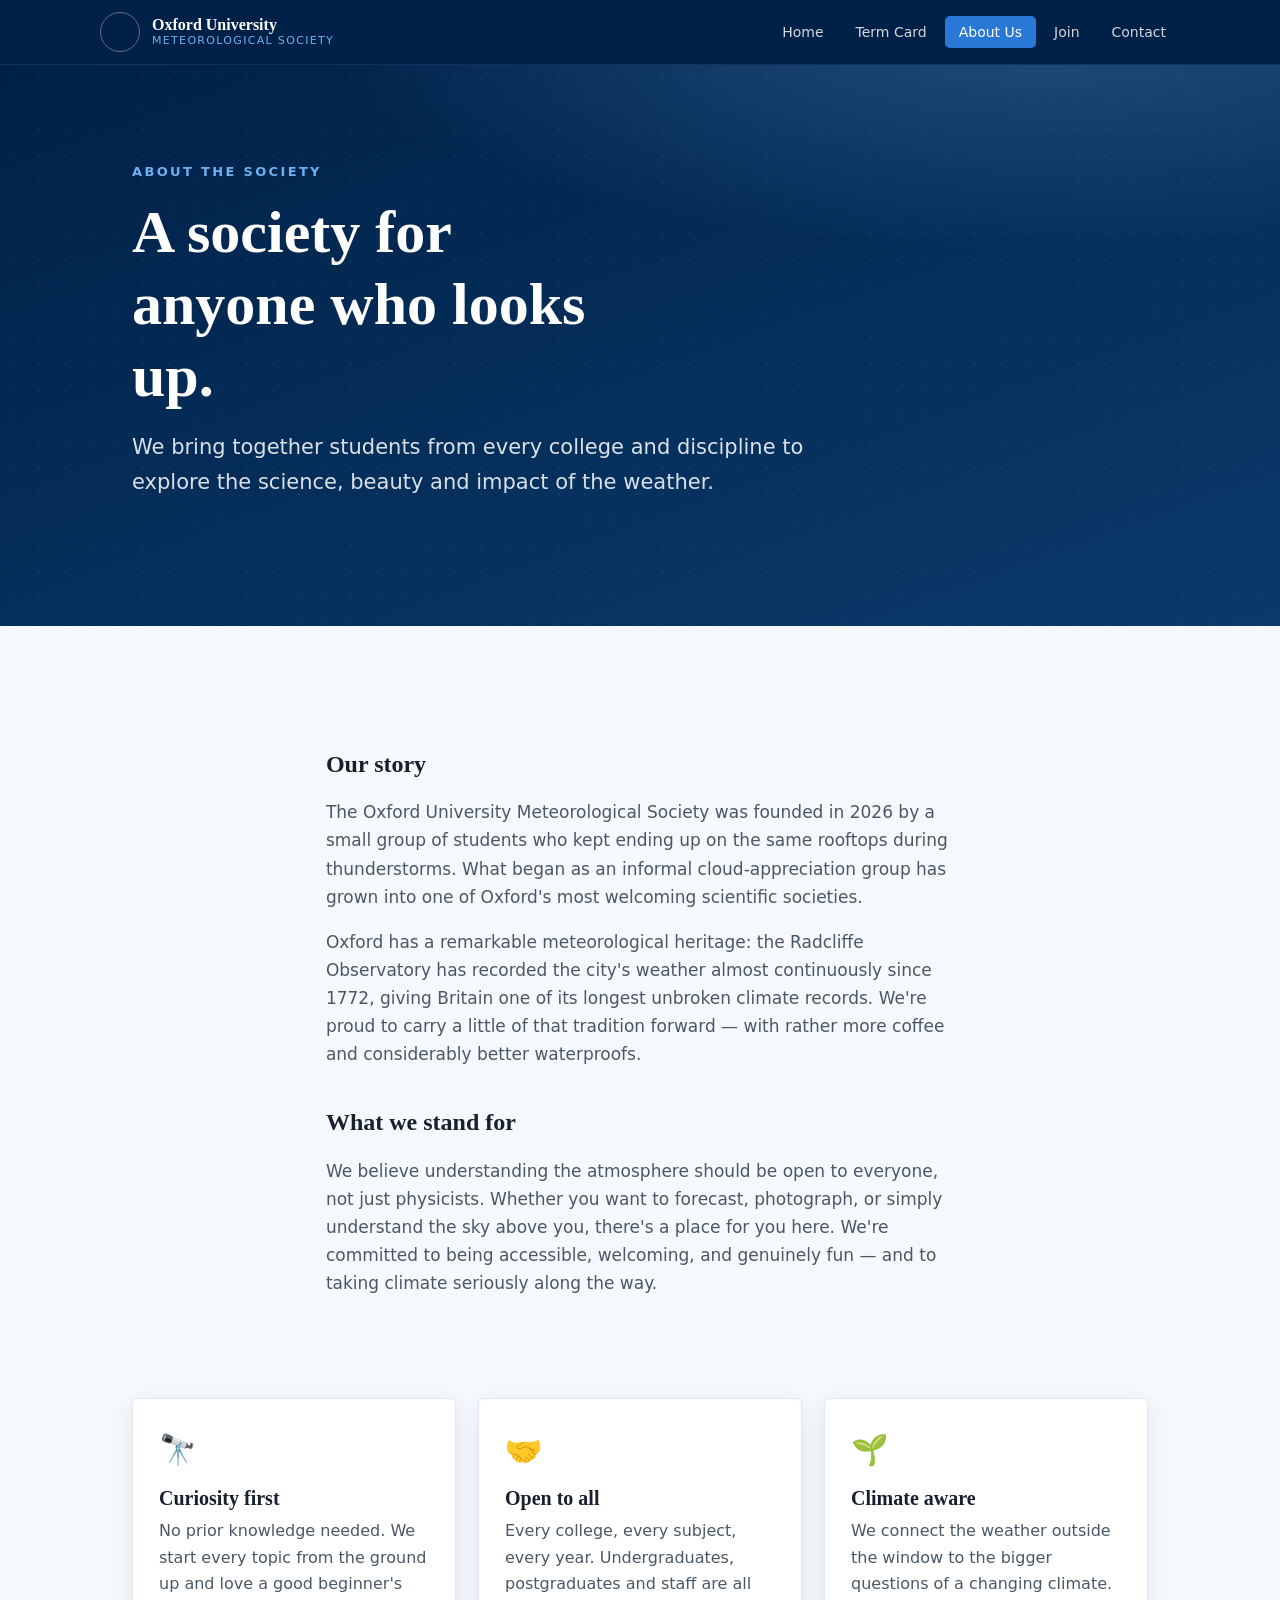
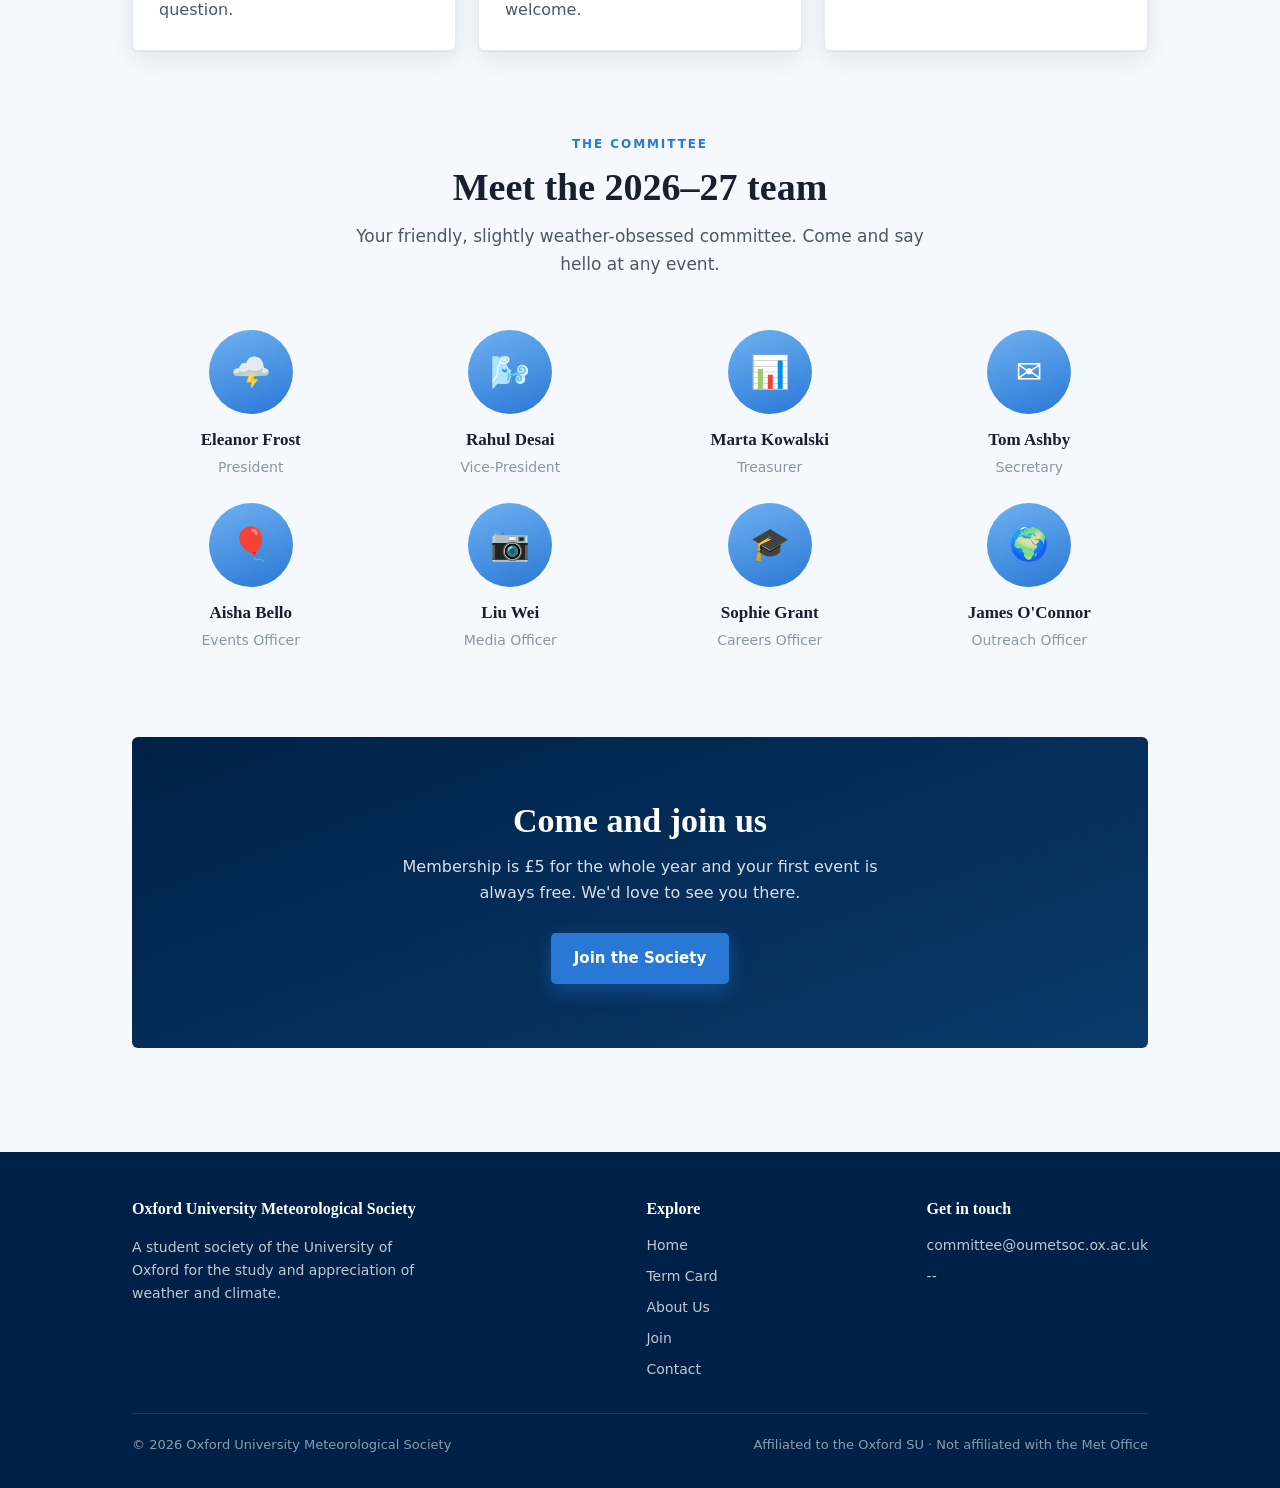
==== about.html @ 5e8658fa "Add files via upload" ====
<!doctype html>
<html lang="en">
<head>
<meta charset="utf-8">
<meta name="viewport" content="width=device-width, initial-scale=1">
<title>About Us — Oxford University Meteorological Society</title>
<meta name="description" content="Who we are: the story, mission and committee of the Oxford University Meteorological Society.">
<link rel="stylesheet" href="style.css">
</head>
<body data-page="about">
  <div id="app"></div>
  <noscript><div class="wrap" style="padding:40px 0">Please enable JavaScript to view this site.</div></noscript>
  <script src="config.js"></script>
  <script src="site.js"></script>
</body>
</html>
---- style.css ----
/* Oxford University Meteorological Society — shared styles */

:root {
  color-scheme: light;
  --oxford:      #002147;  /* Oxford blue */
  --oxford-2:    #0a3a6b;
  --sky:         #2a78d6;
  --sky-light:   #6fb1f0;
  --cloud:       #f5f8fc;
  --paper:       #ffffff;
  --ink:         #16202e;
  --ink-2:       #4a5866;
  --muted:       #8a97a6;
  --line:        #e2e9f1;
  --sun:         #f2a742;
  --shadow:      0 1px 2px rgba(0,33,71,.06), 0 8px 24px rgba(0,33,71,.08);
  --radius:      6px;
  --maxw:        1080px;
  --serif:       "Iowan Old Style", "Palatino Linotype", Palatino, Georgia, serif;
  --sans:        system-ui, -apple-system, "Segoe UI", Roboto, sans-serif;
}

@media (prefers-color-scheme: dark) {
  :root:where(:not([data-theme="light"])) {
    color-scheme: dark;
    --oxford:    #0a1b30;
    --oxford-2:  #12304f;
    --sky:       #5aa0ec;
    --sky-light: #8fc4ff;
    --cloud:     #0f1824;
    --paper:     #16222f;
    --ink:       #eef4fb;
    --ink-2:     #b3c2d1;
    --muted:     #768899;
    --line:      #26384c;
    --shadow:    0 1px 2px rgba(0,0,0,.3), 0 8px 24px rgba(0,0,0,.35);
  }
}

* { box-sizing: border-box; }
html { scroll-behavior: smooth; }
body {
  margin: 0;
  background: var(--cloud);
  color: var(--ink);
  font: 16px/1.65 var(--sans);
  -webkit-font-smoothing: antialiased;
}
h1, h2, h3 { font-family: var(--serif); line-height: 1.2; color: var(--ink); }
a { color: var(--sky); text-decoration: none; }
a:hover { text-decoration: underline; }
img { max-width: 100%; }

.wrap { max-width: var(--maxw); margin: 0 auto; padding: 0 clamp(18px, 4vw, 32px); }

/* ---------- Header / nav ---------- */
.site-header {
  position: sticky; top: 0; z-index: 50;
  background: var(--oxford);
  color: #fff;
  border-bottom: 1px solid rgba(255,255,255,.08);
}
.nav {
  display: flex; align-items: center; justify-content: space-between;
  gap: 16px; padding: 12px 0;
}
.brand { display: flex; align-items: center; gap: 12px; color: #fff; }
.brand:hover { text-decoration: none; }
.brand .mark {
  width: 40px; height: 40px; flex: none;
  display: grid; place-items: center;
  border: 1.5px solid rgba(255,255,255,.35);
  border-radius: 50%;
  font-size: 20px;
}
.brand .name { display: flex; flex-direction: column; line-height: 1.15; }
.brand .name b { font-family: var(--serif); font-size: 16px; font-weight: 600; }
.brand .name span { font-size: 11px; letter-spacing: .12em; text-transform: uppercase; color: var(--sky-light); }

.nav-links { display: flex; gap: 4px; list-style: none; margin: 0; padding: 0; }
.nav-links a {
  color: rgba(255,255,255,.82); padding: 8px 14px; border-radius: 5px;
  font-size: 14px; font-weight: 500;
}
.nav-links a:hover { background: rgba(255,255,255,.1); color: #fff; text-decoration: none; }
.nav-links a.active { background: var(--sky); color: #fff; }

.nav-toggle { display: none; background: none; border: 0; color: #fff; font-size: 24px; cursor: pointer; padding: 4px 8px; }

@media (max-width: 720px) {
  .nav-toggle { display: block; }
  .nav-links {
    position: absolute; top: 100%; left: 0; right: 0;
    flex-direction: column; gap: 2px;
    background: var(--oxford); padding: 8px 16px 16px;
    border-bottom: 1px solid rgba(255,255,255,.1);
    display: none;
  }
  .nav-links.open { display: flex; }
  .nav-links a { padding: 12px 14px; }
}

/* ---------- Hero ---------- */
.hero {
  position: relative;
  background:
    radial-gradient(1200px 400px at 80% -10%, rgba(111,177,240,.28), transparent 60%),
    linear-gradient(160deg, var(--oxford) 0%, var(--oxford-2) 100%);
  color: #fff;
  overflow: hidden;
}
.hero::after {
  content: ""; position: absolute; inset: 0;
  background-image: radial-gradient(rgba(255,255,255,.10) 1px, transparent 1.4px);
  background-size: 26px 26px; opacity: .5; pointer-events: none;
}
.hero .wrap { position: relative; z-index: 1; padding-top: clamp(48px, 9vw, 96px); padding-bottom: clamp(48px, 9vw, 96px); }
.hero .eyebrow { color: var(--sky-light); letter-spacing: .18em; text-transform: uppercase; font-size: 13px; font-weight: 600; margin: 0 0 14px; }
.hero h1 { color: #fff; font-size: clamp(34px, 6vw, 60px); margin: 0 0 18px; max-width: 16ch; }
.hero p.lede { color: rgba(255,255,255,.85); font-size: clamp(17px, 2.4vw, 21px); max-width: 56ch; margin: 0 0 30px; }

/* ---------- Buttons ---------- */
.btn {
  display: inline-block; padding: 12px 22px; border-radius: 5px;
  font-weight: 600; font-size: 15px; cursor: pointer; border: 1.5px solid transparent;
  transition: transform .08s ease, box-shadow .2s ease;
}
.btn:hover { text-decoration: none; transform: translateY(-1px); }
.btn-primary { background: var(--sky); color: #fff; box-shadow: 0 6px 18px rgba(42,120,214,.4); }
.btn-primary:hover { background: var(--sky-light); color: var(--oxford); }
.btn-ghost { background: transparent; color: #fff; border-color: rgba(255,255,255,.45); }
.btn-ghost:hover { background: rgba(255,255,255,.12); }
.btn-row { display: flex; flex-wrap: wrap; gap: 14px; }

/* ---------- Sections ---------- */
section.block { padding: clamp(48px, 8vw, 84px) 0; }
.section-head { max-width: 60ch; margin: 0 auto clamp(32px, 5vw, 52px); text-align: center; }
.section-head .eyebrow { color: var(--sky); letter-spacing: .16em; text-transform: uppercase; font-size: 12px; font-weight: 700; margin: 0 0 10px; }
.section-head h2 { font-size: clamp(26px, 4vw, 38px); margin: 0 0 12px; }
.section-head p { color: var(--ink-2); margin: 0; font-size: 17px; }

/* ---------- Cards / grid ---------- */
.grid { display: grid; gap: 22px; }
.grid.cols-3 { grid-template-columns: repeat(3, 1fr); }
.grid.cols-2 { grid-template-columns: repeat(2, 1fr); }
@media (max-width: 860px) { .grid.cols-3 { grid-template-columns: 1fr; } .grid.cols-2 { grid-template-columns: 1fr; } }

.card {
  background: var(--paper); border: 1px solid var(--line); border-radius: var(--radius);
  padding: 26px; box-shadow: var(--shadow);
}
.card .icon { font-size: 30px; margin-bottom: 12px; display: block; }
.card h3 { margin: 0 0 8px; font-size: 20px; }
.card p { margin: 0; color: var(--ink-2); }

/* ---------- Term card ---------- */
.termcard {
  background: var(--paper); border: 1px solid var(--line); border-radius: var(--radius);
  box-shadow: var(--shadow); overflow: hidden;
}
.termcard .tc-head {
  background: linear-gradient(160deg, var(--oxford), var(--oxford-2));
  color: #fff; padding: 26px 28px;
  display: flex; align-items: baseline; justify-content: space-between; flex-wrap: wrap; gap: 8px;
}
.termcard .tc-head h3 { color: #fff; margin: 0; font-size: 22px; }
.termcard .tc-head .term { color: var(--sky-light); font-size: 13px; letter-spacing: .12em; text-transform: uppercase; }

.event {
  display: grid; grid-template-columns: 92px 1fr auto; gap: 18px;
  padding: 20px 28px; border-top: 1px solid var(--line); align-items: start;
}
.event:first-child { border-top: 0; }
.event .when { text-align: center; }
.event .when .wk { display: block; font-size: 11px; letter-spacing: .1em; text-transform: uppercase; color: var(--muted); }
.event .when .date { display: block; font-family: var(--serif); font-size: 22px; color: var(--oxford); font-weight: 600; }
:root:where(:not([data-theme="light"])) .event .when .date { color: var(--sky-light); }
@media (prefers-color-scheme: dark) { .event .when .date { color: var(--sky-light); } }
.event .what h4 { margin: 0 0 4px; font-size: 18px; font-family: var(--serif); }
.event .what p { margin: 0; color: var(--ink-2); font-size: 15px; }
.event .what .speaker { color: var(--sky); font-weight: 600; }
.event .meta { text-align: right; color: var(--muted); font-size: 13px; white-space: nowrap; }
.tag { display: inline-block; font-size: 11px; font-weight: 700; letter-spacing: .06em; text-transform: uppercase;
  padding: 3px 9px; border-radius: 4px; background: var(--cloud); color: var(--sky); border: 1px solid var(--line); }
@media (max-width: 620px) {
  .event { grid-template-columns: 64px 1fr; }
  .event .meta { grid-column: 2; text-align: left; }
}

/* ---------- Stats ---------- */
.stats { display: grid; grid-template-columns: repeat(4, 1fr); gap: 18px; text-align: center; }
@media (max-width: 720px) { .stats { grid-template-columns: repeat(2, 1fr); } }
.stat .num { font-family: var(--serif); font-size: clamp(30px, 5vw, 44px); color: var(--sky); font-weight: 600; }
.stat .lbl { color: var(--ink-2); font-size: 14px; }

/* ---------- Prose ---------- */
.prose { max-width: 68ch; margin: 0 auto; }
.prose p { color: var(--ink-2); font-size: 17px; }
.prose h2 { margin-top: 40px; }

/* ---------- Team ---------- */
.team { display: grid; grid-template-columns: repeat(4, 1fr); gap: 22px; }
@media (max-width: 860px) { .team { grid-template-columns: repeat(2, 1fr); } }
@media (max-width: 460px) { .team { grid-template-columns: 1fr; } }
.person { text-align: center; }
.person .avatar {
  width: 84px; height: 84px; margin: 0 auto 12px; border-radius: 50%;
  display: grid; place-items: center; font-size: 32px;
  background: linear-gradient(160deg, var(--sky-light), var(--sky)); color: #fff;
}
.person b { display: block; font-family: var(--serif); font-size: 17px; }
.person span { color: var(--muted); font-size: 14px; }

/* ---------- Contact ---------- */
.contact-grid { display: grid; grid-template-columns: 1.2fr 1fr; gap: 40px; align-items: start; }
@media (max-width: 800px) { .contact-grid { grid-template-columns: 1fr; } }
.field { margin-bottom: 18px; }
.field label { display: block; font-size: 14px; font-weight: 600; margin-bottom: 6px; }
.field input, .field textarea, .field select {
  width: 100%; padding: 12px 14px; font: inherit; color: var(--ink);
  background: var(--paper); border: 1px solid var(--line); border-radius: 5px;
}
.field input:focus, .field textarea:focus, .field select:focus {
  outline: none; border-color: var(--sky); box-shadow: 0 0 0 3px rgba(42,120,214,.18);
}
.field textarea { resize: vertical; min-height: 130px; }
.contact-info li { list-style: none; display: flex; gap: 14px; padding: 14px 0; border-top: 1px solid var(--line); }
.contact-info { padding: 0; margin: 0; }
.contact-info li:first-child { border-top: 0; }
.contact-info .ci-icon { font-size: 22px; flex: none; }
.contact-info b { display: block; font-family: var(--serif); }
.contact-info span { color: var(--ink-2); }
.form-note { font-size: 13px; color: var(--muted); margin-top: 4px; }

/* ---------- CTA band ---------- */
.cta {
  background: linear-gradient(160deg, var(--oxford), var(--oxford-2));
  color: #fff; text-align: center; border-radius: var(--radius); padding: clamp(36px, 6vw, 64px) 24px;
}
.cta h2 { color: #fff; font-size: clamp(24px, 4vw, 34px); margin: 0 0 12px; }
.cta p { color: rgba(255,255,255,.85); margin: 0 auto 26px; max-width: 52ch; }

/* ---------- Footer ---------- */
.site-footer { background: var(--oxford); color: rgba(255,255,255,.75); padding: 44px 0 32px; margin-top: 20px; }
.footer-grid { display: flex; justify-content: space-between; flex-wrap: wrap; gap: 28px; }
.site-footer a { color: rgba(255,255,255,.75); }
.site-footer a:hover { color: #fff; }
.site-footer h4 { color: #fff; font-family: var(--serif); margin: 0 0 12px; font-size: 16px; }
.site-footer ul { list-style: none; padding: 0; margin: 0; display: grid; gap: 8px; font-size: 14px; }
.footer-brand { max-width: 30ch; }
.footer-brand p { font-size: 14px; }
.footer-bottom { border-top: 1px solid rgba(255,255,255,.1); margin-top: 32px; padding-top: 20px; font-size: 13px; color: rgba(255,255,255,.55); display: flex; justify-content: space-between; flex-wrap: wrap; gap: 10px; }
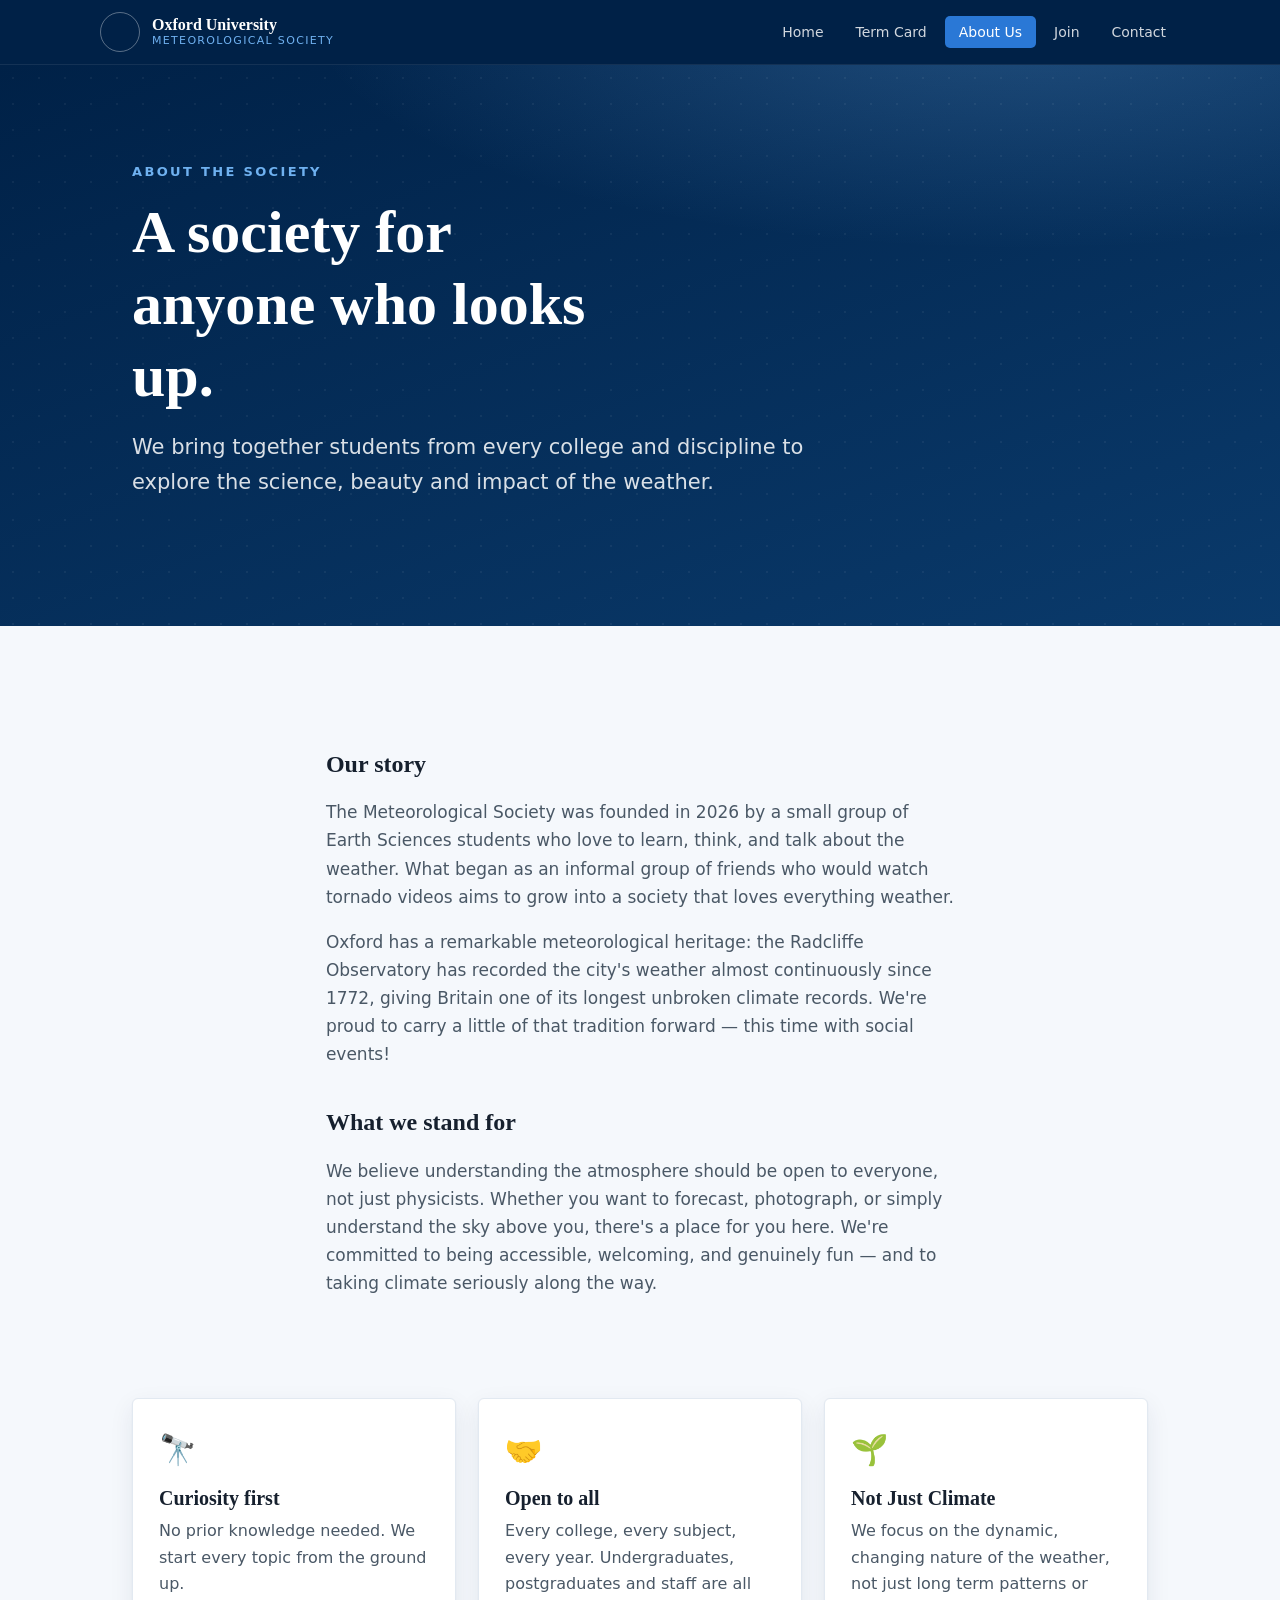
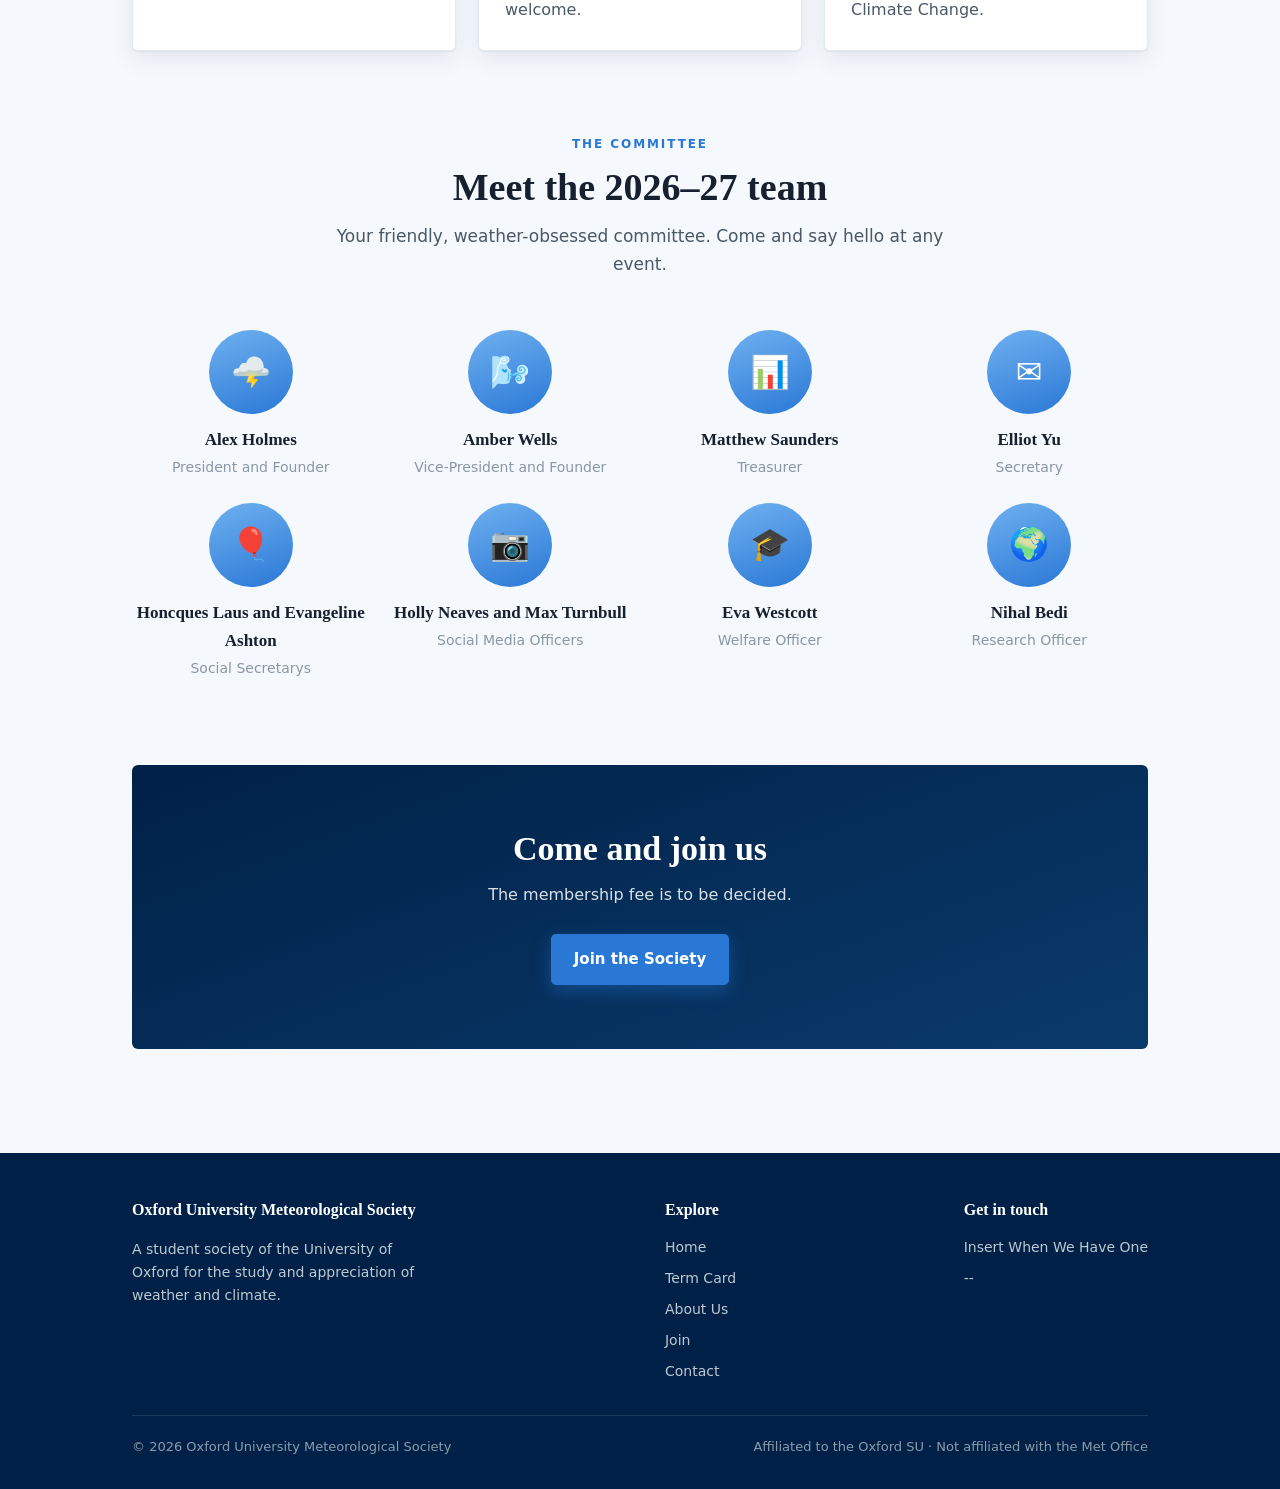
==== commit 0275e357: "Update about.html" ====
--- a/about.html
+++ b/about.html
@@ -3,8 +3,8 @@
 <head>
 <meta charset="utf-8">
 <meta name="viewport" content="width=device-width, initial-scale=1">
-<title>About Us — Oxford University Meteorological Society</title>
-<meta name="description" content="Who we are: the story, mission and committee of the Oxford University Meteorological Society.">
+<title>About Us — the Meteorological Society</title>
+<meta name="description" content="Who we are: the story, mission and committee of the Meteorological Society.">
 <link rel="stylesheet" href="style.css">
 </head>
 <body data-page="about">
